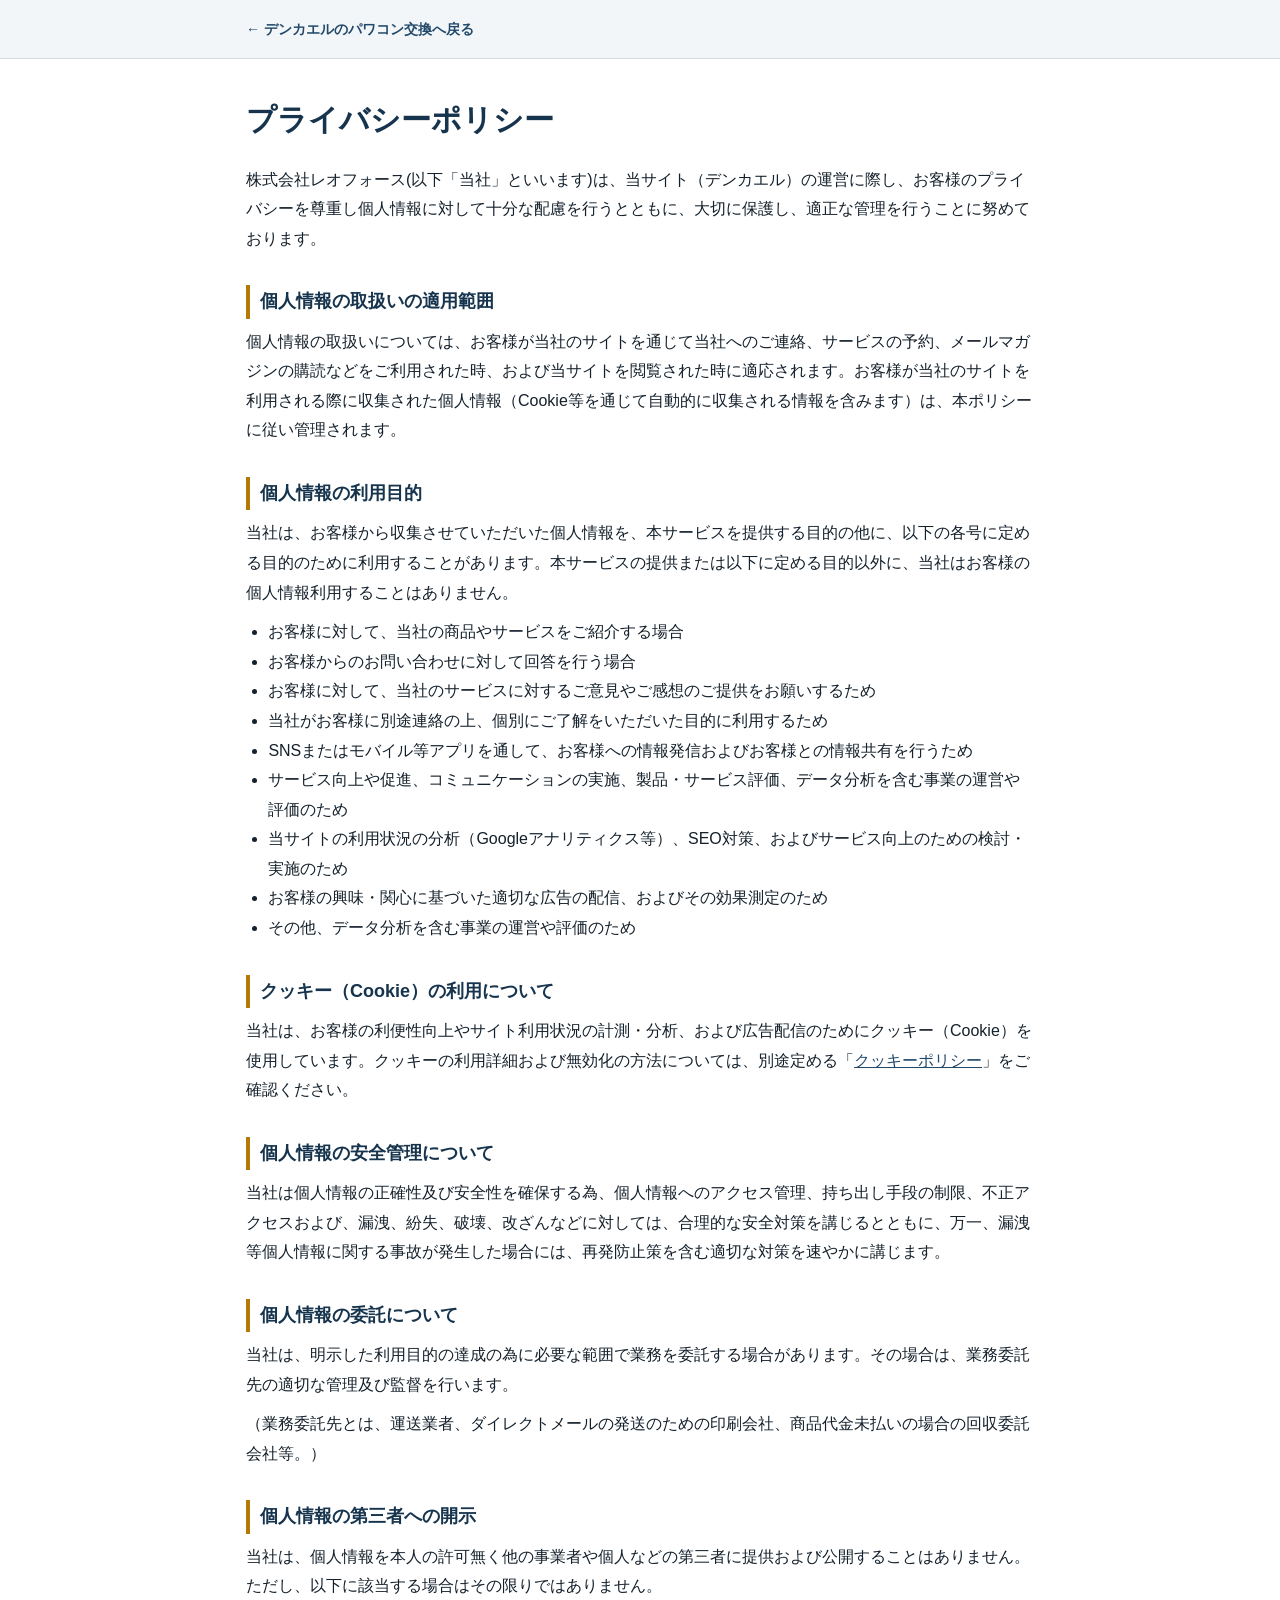
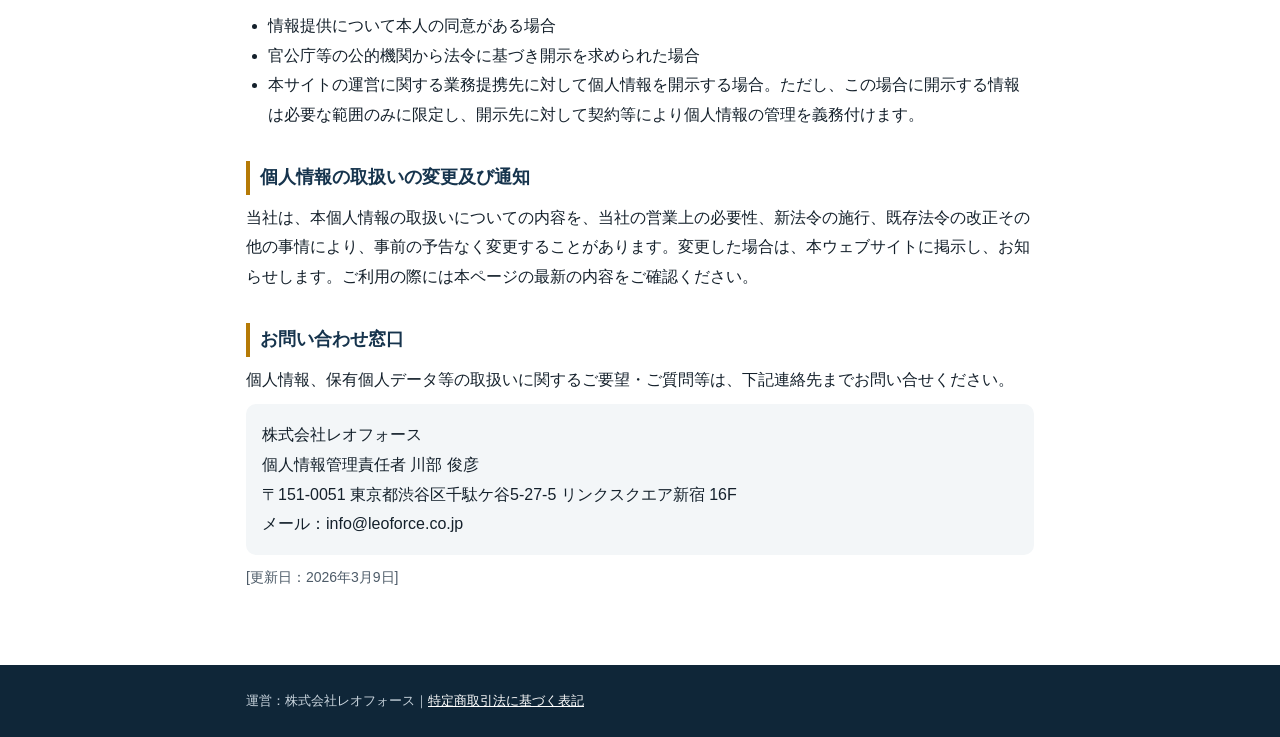
==== lp/powercon-tokyo/privacy.html @ 72f02809 "Widen powercon-tokyo LP to free inspections and add legal pages - Add a "まだ動いている方へ" free-inspection " ====
<!doctype html>
<html lang="ja">
<head>
<meta charset="utf-8">
<meta name="viewport" content="width=device-width, initial-scale=1, viewport-fit=cover">
<meta name="robots" content="noindex">
<title>プライバシーポリシー｜デンカエル</title>
<link rel="icon" href="../../brand/denkaeru/icon.svg" type="image/svg+xml">
<link rel="stylesheet" href="legal.css">
</head>
<body>
<header class="site"><div class="in"><a href="./" class="back">← デンカエルのパワコン交換へ戻る</a></div></header>
<main class="in">
  <!-- 株式会社レオフォース公式サイトのプライバシーポリシー（2026年3月9日更新）を転載。本文を変えるときは会社サイト側と揃えること -->
  <h1>プライバシーポリシー</h1>
  <p>株式会社レオフォース(以下「当社」といいます)は、当サイト（デンカエル）の運営に際し、お客様のプライバシーを尊重し個人情報に対して十分な配慮を行うとともに、大切に保護し、適正な管理を行うことに努めております。</p>

  <h2>個人情報の取扱いの適用範囲</h2>
  <p>個人情報の取扱いについては、お客様が当社のサイトを通じて当社へのご連絡、サービスの予約、メールマガジンの購読などをご利用された時、および当サイトを閲覧された時に適応されます。お客様が当社のサイトを利用される際に収集された個人情報（Cookie等を通じて自動的に収集される情報を含みます）は、本ポリシーに従い管理されます。</p>

  <h2>個人情報の利用目的</h2>
  <p>当社は、お客様から収集させていただいた個人情報を、本サービスを提供する目的の他に、以下の各号に定める目的のために利用することがあります。本サービスの提供または以下に定める目的以外に、当社はお客様の個人情報利用することはありません。</p>
  <ul>
    <li>お客様に対して、当社の商品やサービスをご紹介する場合</li>
    <li>お客様からのお問い合わせに対して回答を行う場合</li>
    <li>お客様に対して、当社のサービスに対するご意見やご感想のご提供をお願いするため</li>
    <li>当社がお客様に別途連絡の上、個別にご了解をいただいた目的に利用するため</li>
    <li>SNSまたはモバイル等アプリを通して、お客様への情報発信およびお客様との情報共有を行うため</li>
    <li>サービス向上や促進、コミュニケーションの実施、製品・サービス評価、データ分析を含む事業の運営や評価のため</li>
    <li>当サイトの利用状況の分析（Googleアナリティクス等）、SEO対策、およびサービス向上のための検討・実施のため</li>
    <li>お客様の興味・関心に基づいた適切な広告の配信、およびその効果測定のため</li>
    <li>その他、データ分析を含む事業の運営や評価のため</li>
  </ul>

  <h2>クッキー（Cookie）の利用について</h2>
  <p>当社は、お客様の利便性向上やサイト利用状況の計測・分析、および広告配信のためにクッキー（Cookie）を使用しています。クッキーの利用詳細および無効化の方法については、別途定める「<a href="https://leoforce.co.jp/cookie-policy/">クッキーポリシー</a>」をご確認ください。</p>

  <h2>個人情報の安全管理について</h2>
  <p>当社は個人情報の正確性及び安全性を確保する為、個人情報へのアクセス管理、持ち出し手段の制限、不正アクセスおよび、漏洩、紛失、破壊、改ざんなどに対しては、合理的な安全対策を講じるとともに、万一、漏洩等個人情報に関する事故が発生した場合には、再発防止策を含む適切な対策を速やかに講じます。</p>

  <h2>個人情報の委託について</h2>
  <p>当社は、明示した利用目的の達成の為に必要な範囲で業務を委託する場合があります。その場合は、業務委託先の適切な管理及び監督を行います。</p>
  <p>（業務委託先とは、運送業者、ダイレクトメールの発送のための印刷会社、商品代金未払いの場合の回収委託会社等。）</p>

  <h2>個人情報の第三者への開示</h2>
  <p>当社は、個人情報を本人の許可無く他の事業者や個人などの第三者に提供および公開することはありません。ただし、以下に該当する場合はその限りではありません。</p>
  <ul>
    <li>情報提供について本人の同意がある場合</li>
    <li>官公庁等の公的機関から法令に基づき開示を求められた場合</li>
    <li>本サイトの運営に関する業務提携先に対して個人情報を開示する場合。ただし、この場合に開示する情報は必要な範囲のみに限定し、開示先に対して契約等により個人情報の管理を義務付けます。</li>
  </ul>

  <h2>個人情報の取扱いの変更及び通知</h2>
  <p>当社は、本個人情報の取扱いについての内容を、当社の営業上の必要性、新法令の施行、既存法令の改正その他の事情により、事前の予告なく変更することがあります。変更した場合は、本ウェブサイトに掲示し、お知らせします。ご利用の際には本ページの最新の内容をご確認ください。</p>

  <h2>お問い合わせ窓口</h2>
  <p>個人情報、保有個人データ等の取扱いに関するご要望・ご質問等は、下記連絡先までお問い合せください。</p>
  <p class="addr">株式会社レオフォース<br>個人情報管理責任者 川部 俊彦<br>〒151-0051 東京都渋谷区千駄ケ谷5-27-5 リンクスクエア新宿 16F<br>メール：info@leoforce.co.jp</p>
  <p class="date">[更新日：2026年3月9日]</p>
</main>
<footer><div class="in">運営：株式会社レオフォース｜<a href="tokushoho.html">特定商取引法に基づく表記</a></div></footer>
</body>
</html>
---- lp/powercon-tokyo/legal.css ----
/* 特商法表記・プライバシーポリシー共通。LP本体（index.html）と同じ色とフォント */
:root{
  color-scheme:light;
  --navy:#16344d; --navy-2:#22496a; --navy-deep:#0f2638;
  --sun-deep:#b57a06; --red:#c62f22; --pale:#f3f6f8;
  --fg:#14202b; --muted:#4d5b68; --line:#d5dde4;
  --body:"Hiragino Sans","Yu Gothic","Noto Sans JP",sans-serif;
}
*{box-sizing:border-box}
body{margin:0;background:#fff;color:var(--fg);font-family:var(--body);font-size:16px;line-height:1.85;-webkit-text-size-adjust:100%}
.in{max-width:820px;margin:0 auto;padding-left:max(16px,env(safe-area-inset-left,0px));padding-right:max(16px,env(safe-area-inset-right,0px))}
a{color:var(--navy-2)}
header.site{background:var(--pale);border-bottom:1px solid var(--line);padding-block:14px}
.back{font-weight:700;font-size:14px;text-decoration:none}
main{padding-block:40px 64px}
h1{font-size:clamp(24px,4vw,30px);color:var(--navy);line-height:1.4;margin:0 0 24px}
h2{font-size:18px;color:var(--navy);margin:32px 0 8px;padding-left:10px;border-left:4px solid var(--sun-deep)}
p{margin:0 0 10px}
ul{margin:0 0 10px;padding-left:1.4em}
dl{display:grid;grid-template-columns:11em 1fr;margin:0;border-top:1px solid var(--line)}
dt,dd{margin:0;padding:14px 8px;border-bottom:1px solid var(--line)}
dt{font-weight:700;color:var(--navy);background:var(--pale)}
.todo{color:var(--red);font-weight:700}
.addr{background:var(--pale);border-radius:10px;padding:16px}
.date{color:var(--muted);font-size:14px}
footer{background:var(--navy-deep);color:#c9d4dd;font-size:13px;padding-block:24px}
footer a{color:#fff}
@media (max-width:600px){
  dl{grid-template-columns:1fr}
  dt{border-bottom:0;padding-bottom:4px}
  dd{padding-top:4px}
}
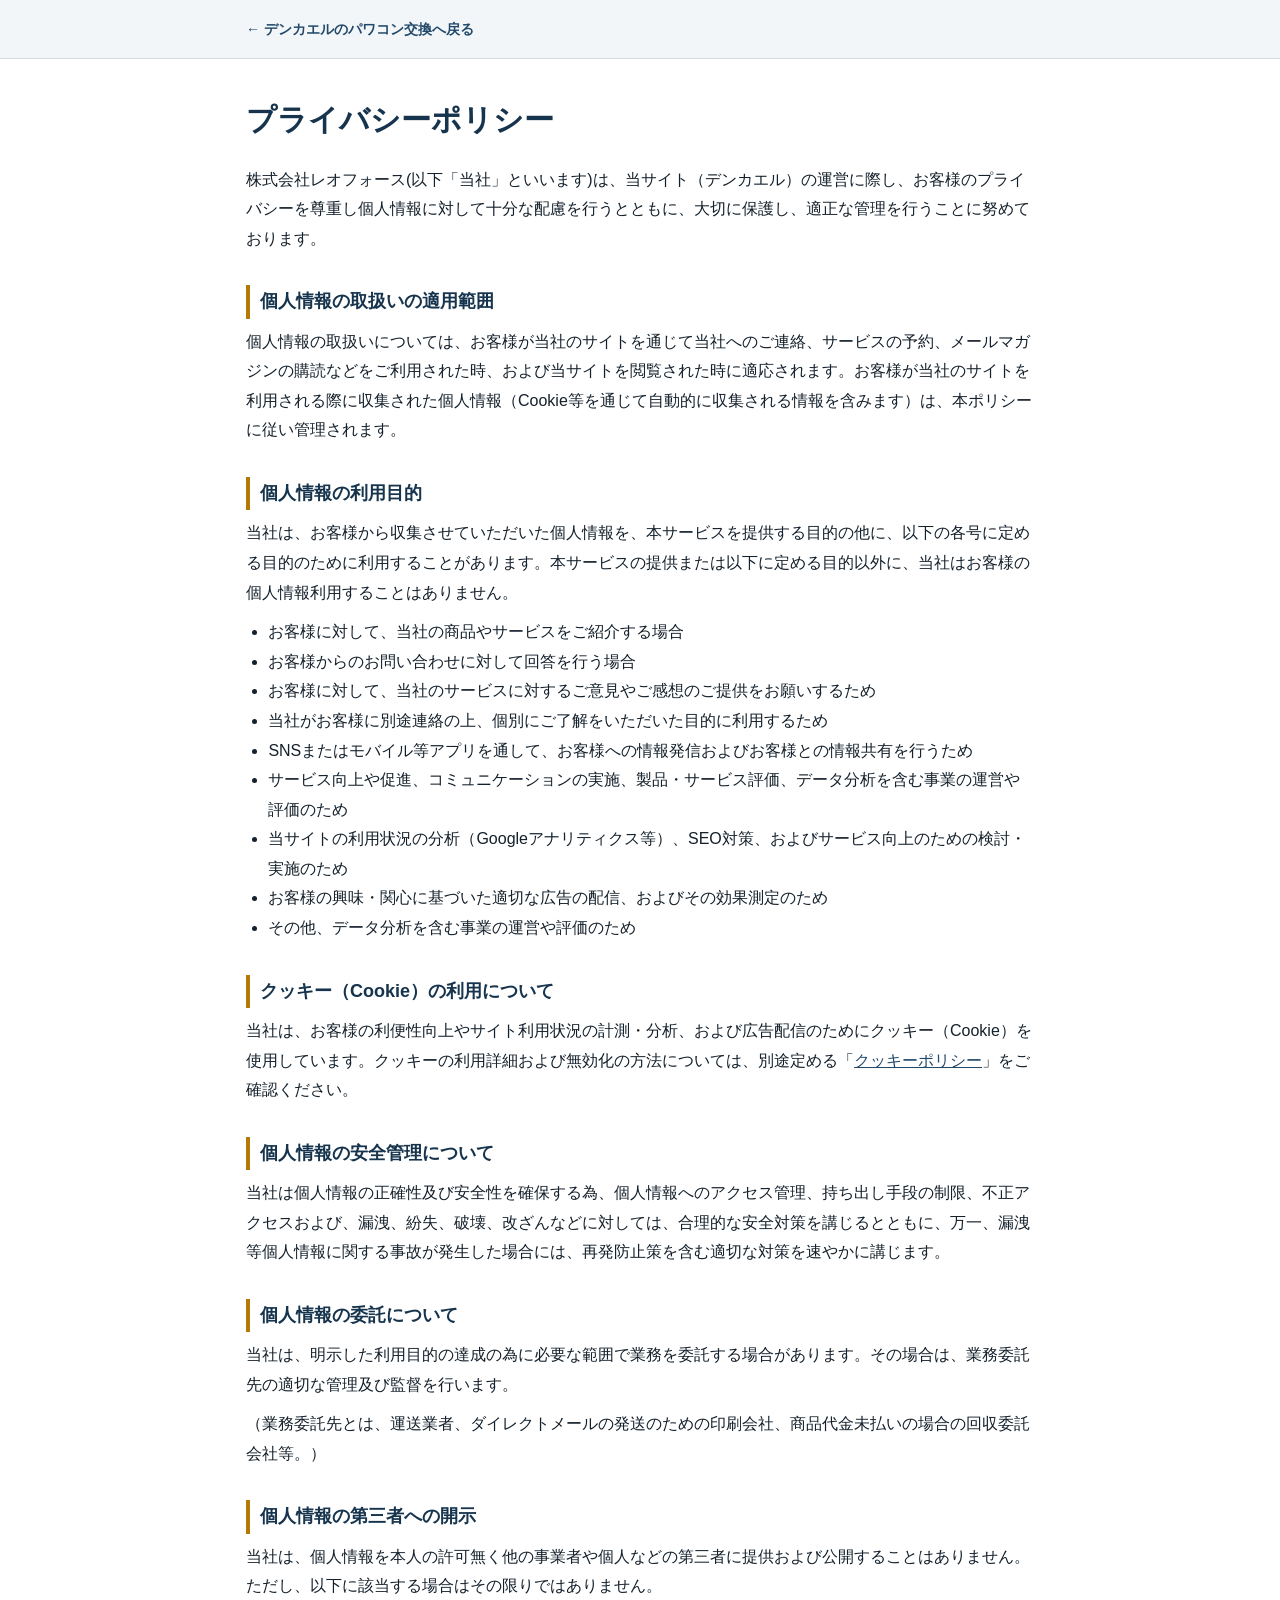
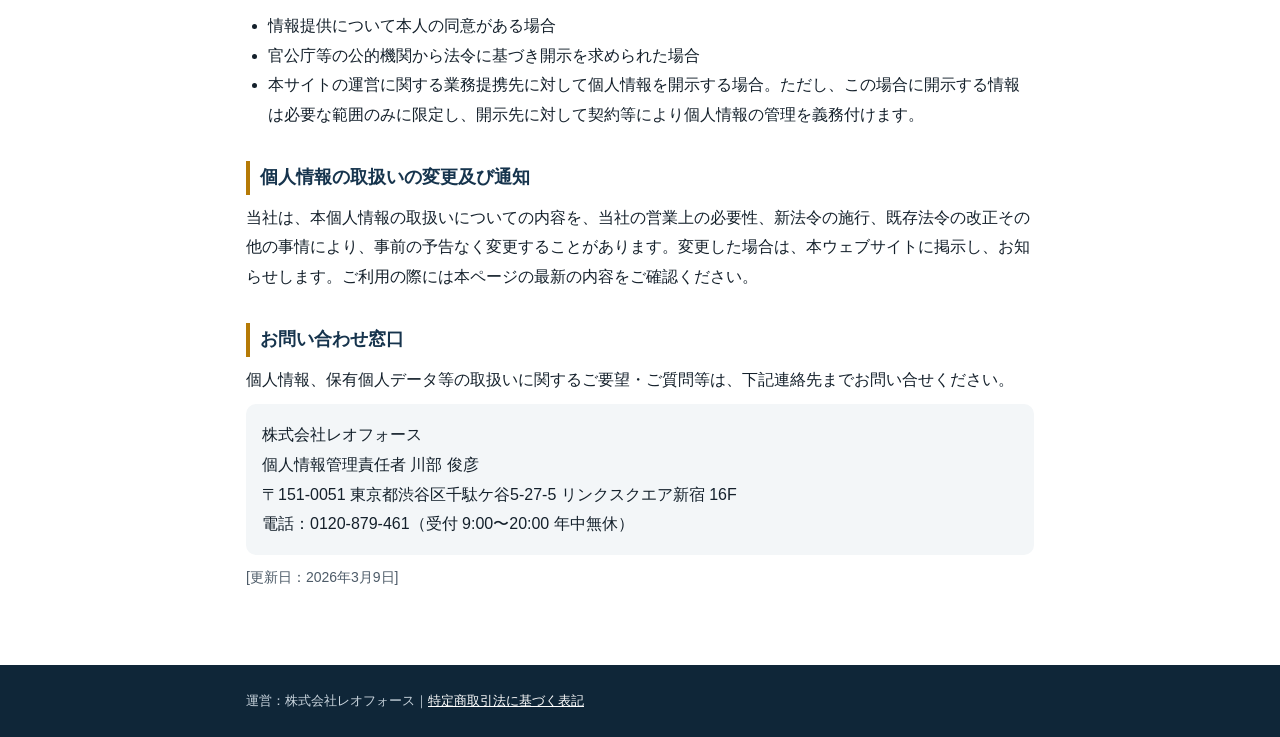
==== commit efd47c56: "Richer design for powercon-tokyo LP; hide the email address - Hero badges become gold-rimmed laurel " ====
--- a/lp/powercon-tokyo/privacy.html
+++ b/lp/powercon-tokyo/privacy.html
@@ -55,7 +55,7 @@
 
   <h2>お問い合わせ窓口</h2>
   <p>個人情報、保有個人データ等の取扱いに関するご要望・ご質問等は、下記連絡先までお問い合せください。</p>
-  <p class="addr">株式会社レオフォース<br>個人情報管理責任者 川部 俊彦<br>〒151-0051 東京都渋谷区千駄ケ谷5-27-5 リンクスクエア新宿 16F<br>メール：info@leoforce.co.jp</p>
+  <p class="addr">株式会社レオフォース<br>個人情報管理責任者 川部 俊彦<br>〒151-0051 東京都渋谷区千駄ケ谷5-27-5 リンクスクエア新宿 16F<br>電話：0120-879-461（受付 9:00〜20:00 年中無休）</p>
   <p class="date">[更新日：2026年3月9日]</p>
 </main>
 <footer><div class="in">運営：株式会社レオフォース｜<a href="tokushoho.html">特定商取引法に基づく表記</a></div></footer>
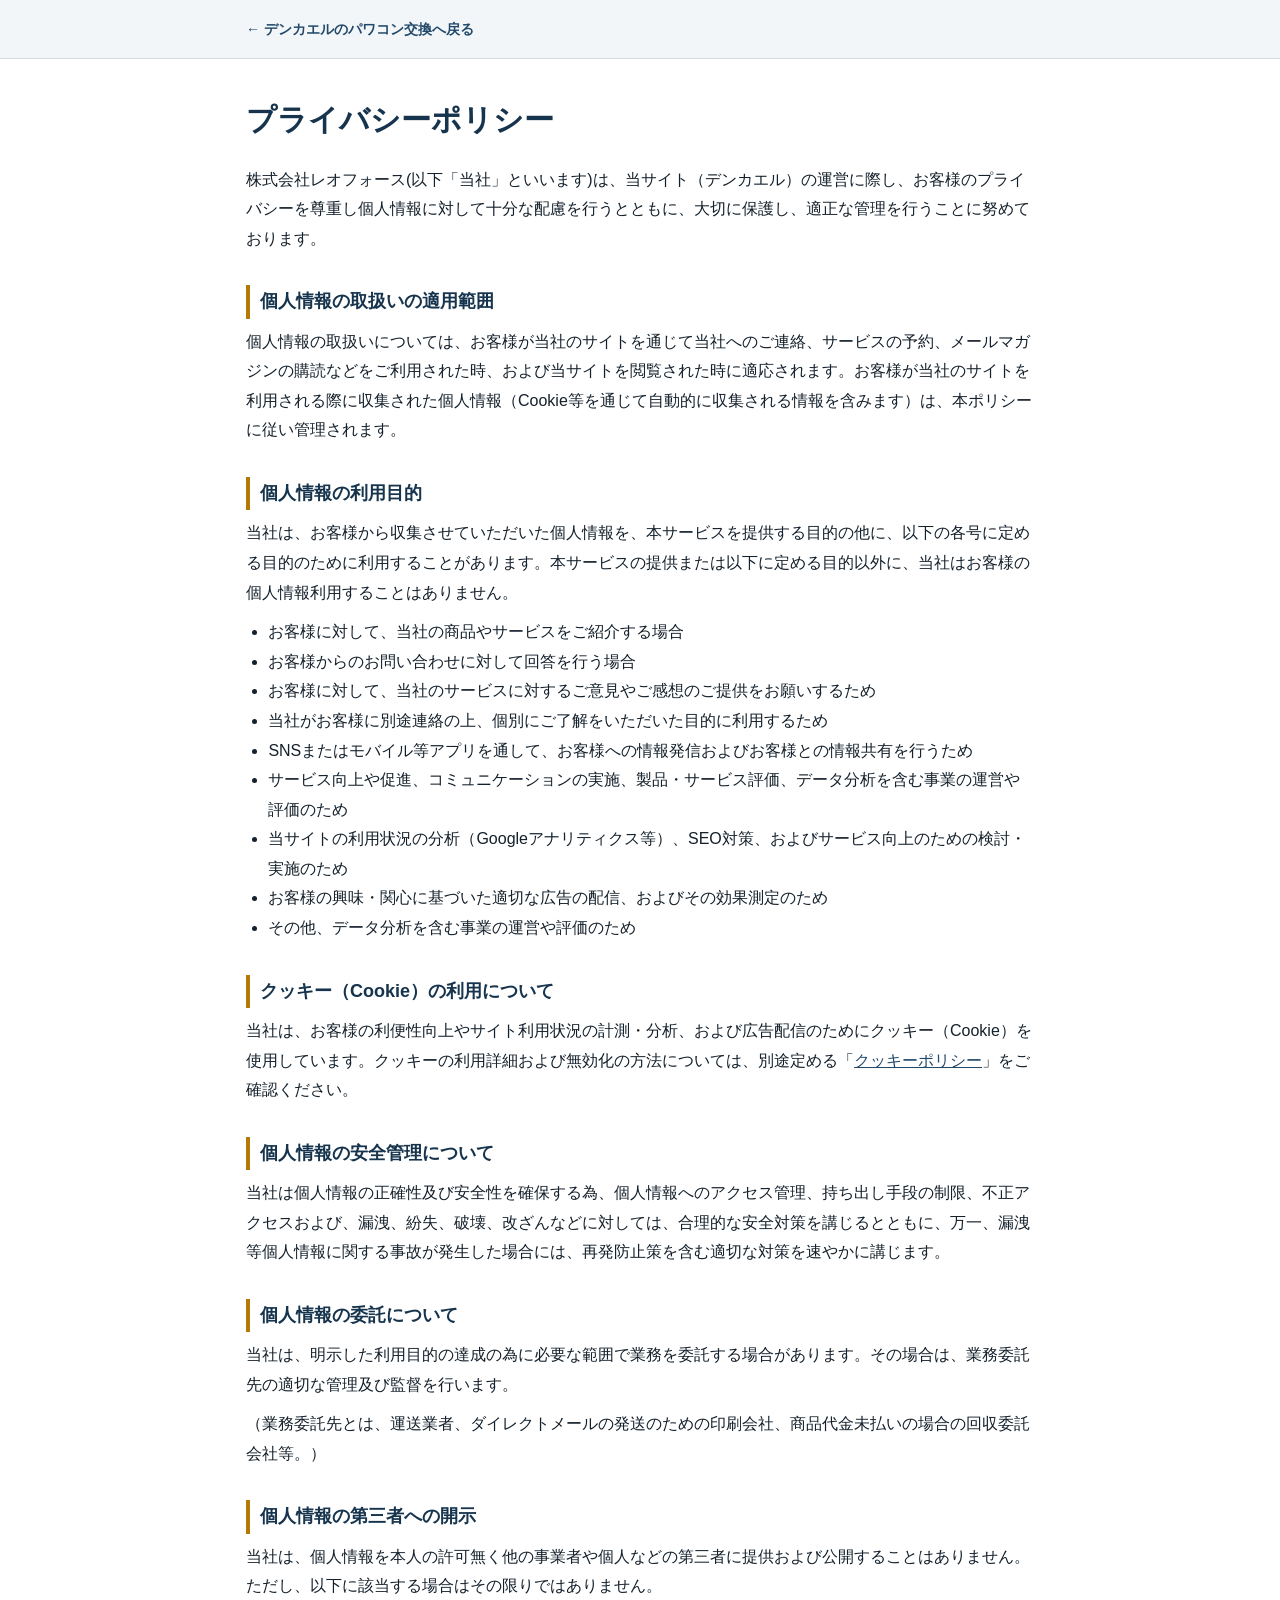
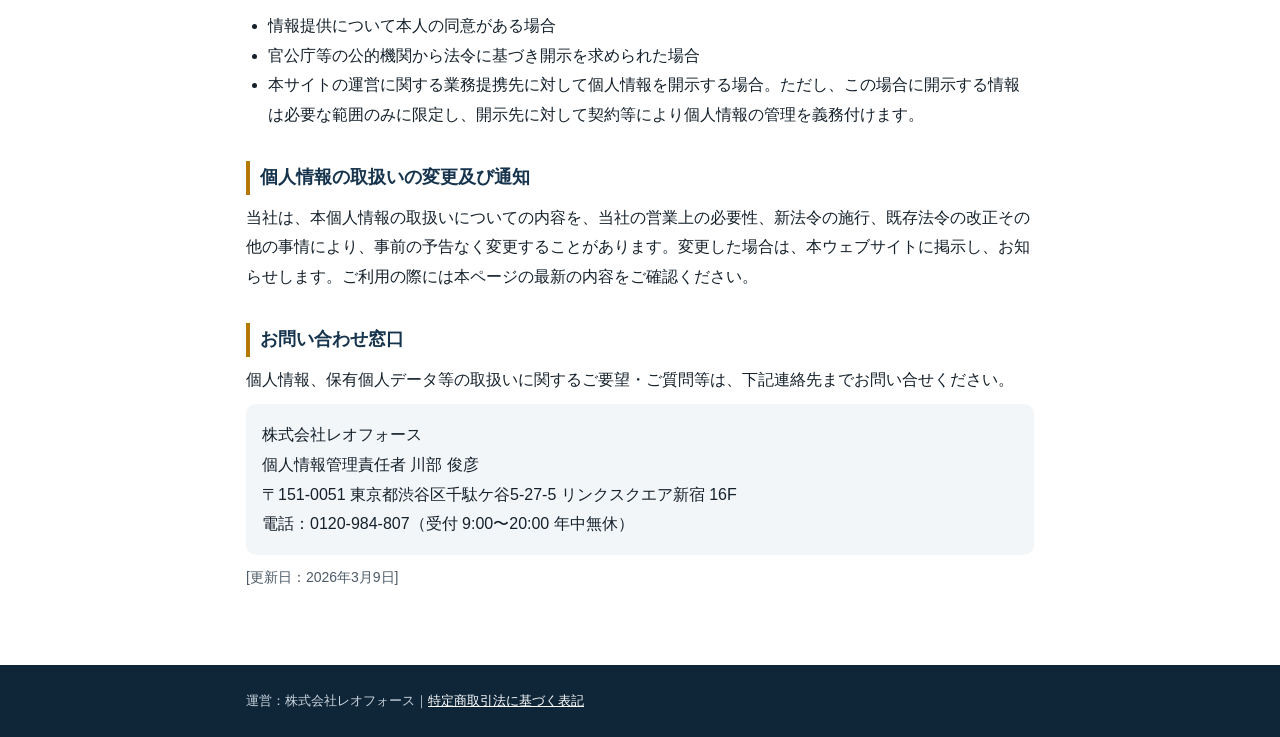
==== commit 8a77469f: "Switch /denkaeru phone number to 0120-984-807 Update every tel: link and displayed number on the LP," ====
--- a/lp/powercon-tokyo/privacy.html
+++ b/lp/powercon-tokyo/privacy.html
@@ -55,7 +55,7 @@
 
   <h2>お問い合わせ窓口</h2>
   <p>個人情報、保有個人データ等の取扱いに関するご要望・ご質問等は、下記連絡先までお問い合せください。</p>
-  <p class="addr">株式会社レオフォース<br>個人情報管理責任者 川部 俊彦<br>〒151-0051 東京都渋谷区千駄ケ谷5-27-5 リンクスクエア新宿 16F<br>電話：0120-879-461（受付 9:00〜20:00 年中無休）</p>
+  <p class="addr">株式会社レオフォース<br>個人情報管理責任者 川部 俊彦<br>〒151-0051 東京都渋谷区千駄ケ谷5-27-5 リンクスクエア新宿 16F<br>電話：0120-984-807（受付 9:00〜20:00 年中無休）</p>
   <p class="date">[更新日：2026年3月9日]</p>
 </main>
 <footer><div class="in">運営：株式会社レオフォース｜<a href="tokushoho.html">特定商取引法に基づく表記</a></div></footer>
